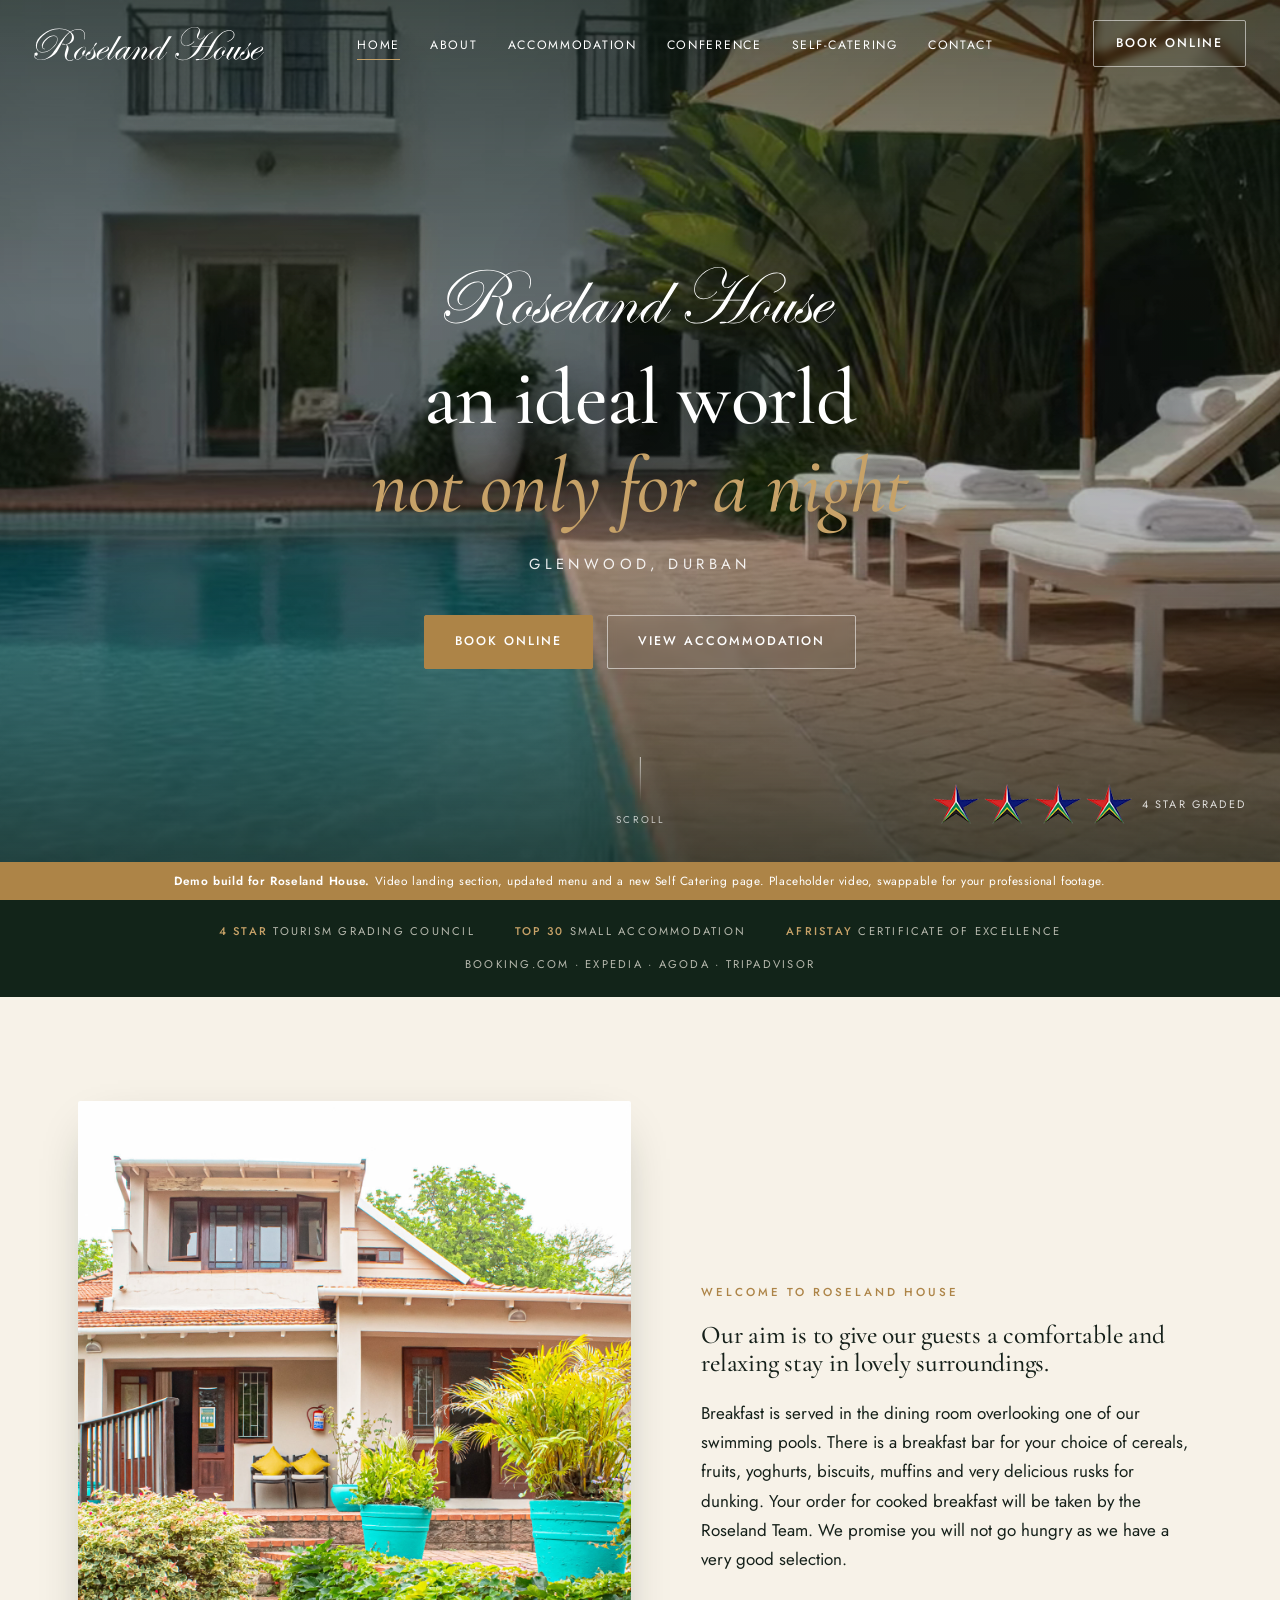
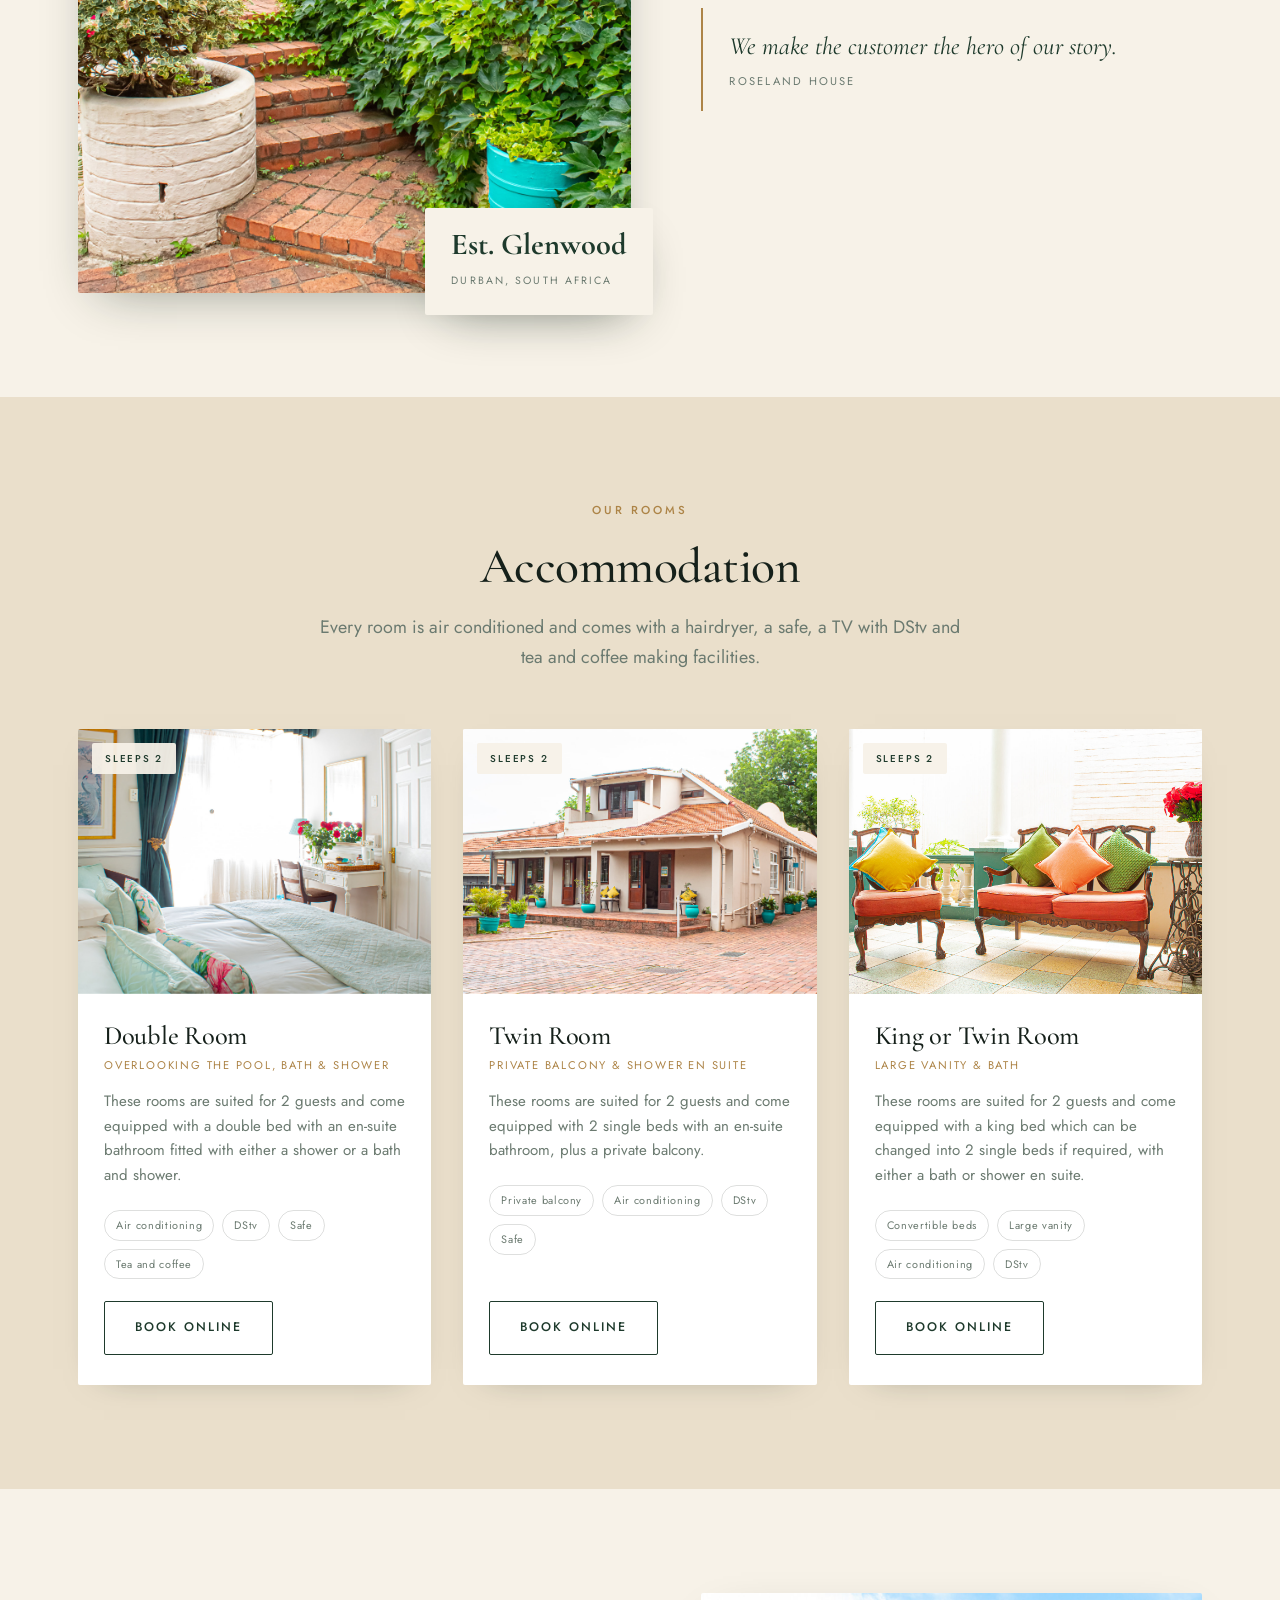
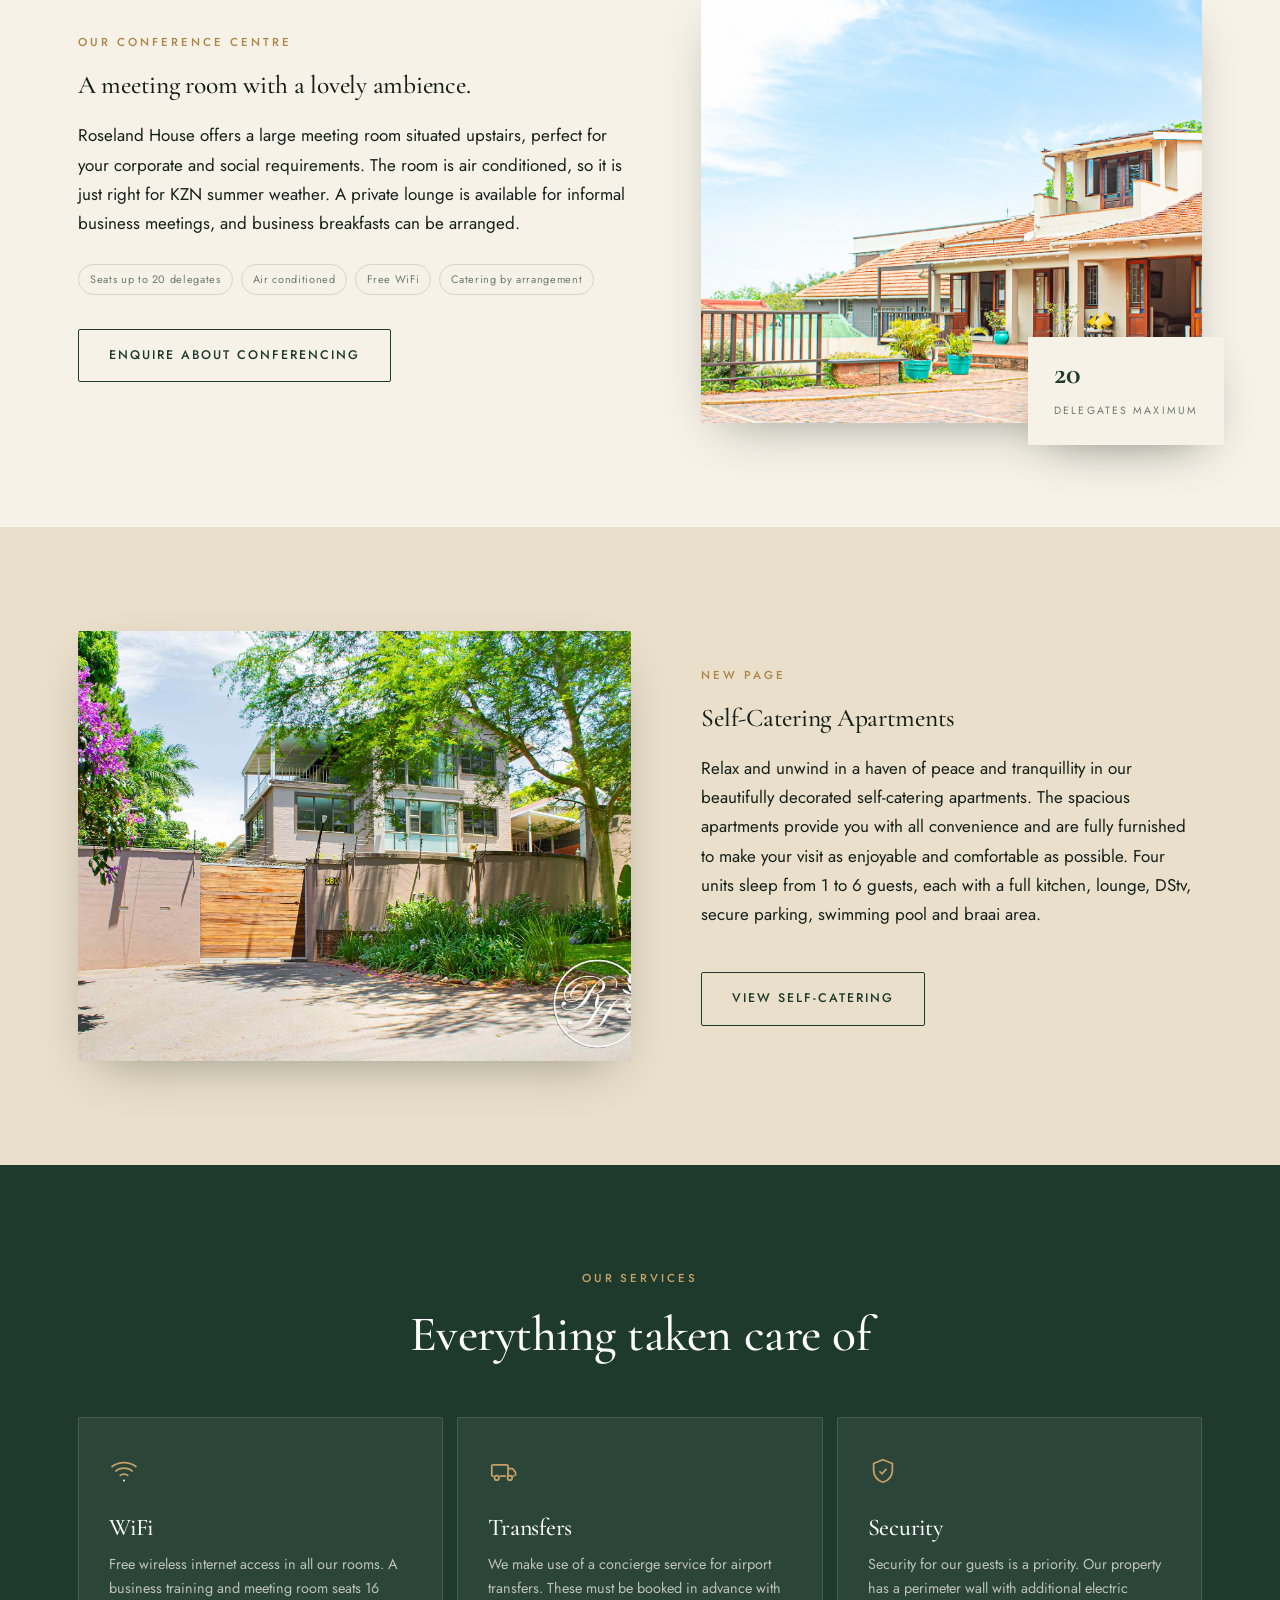
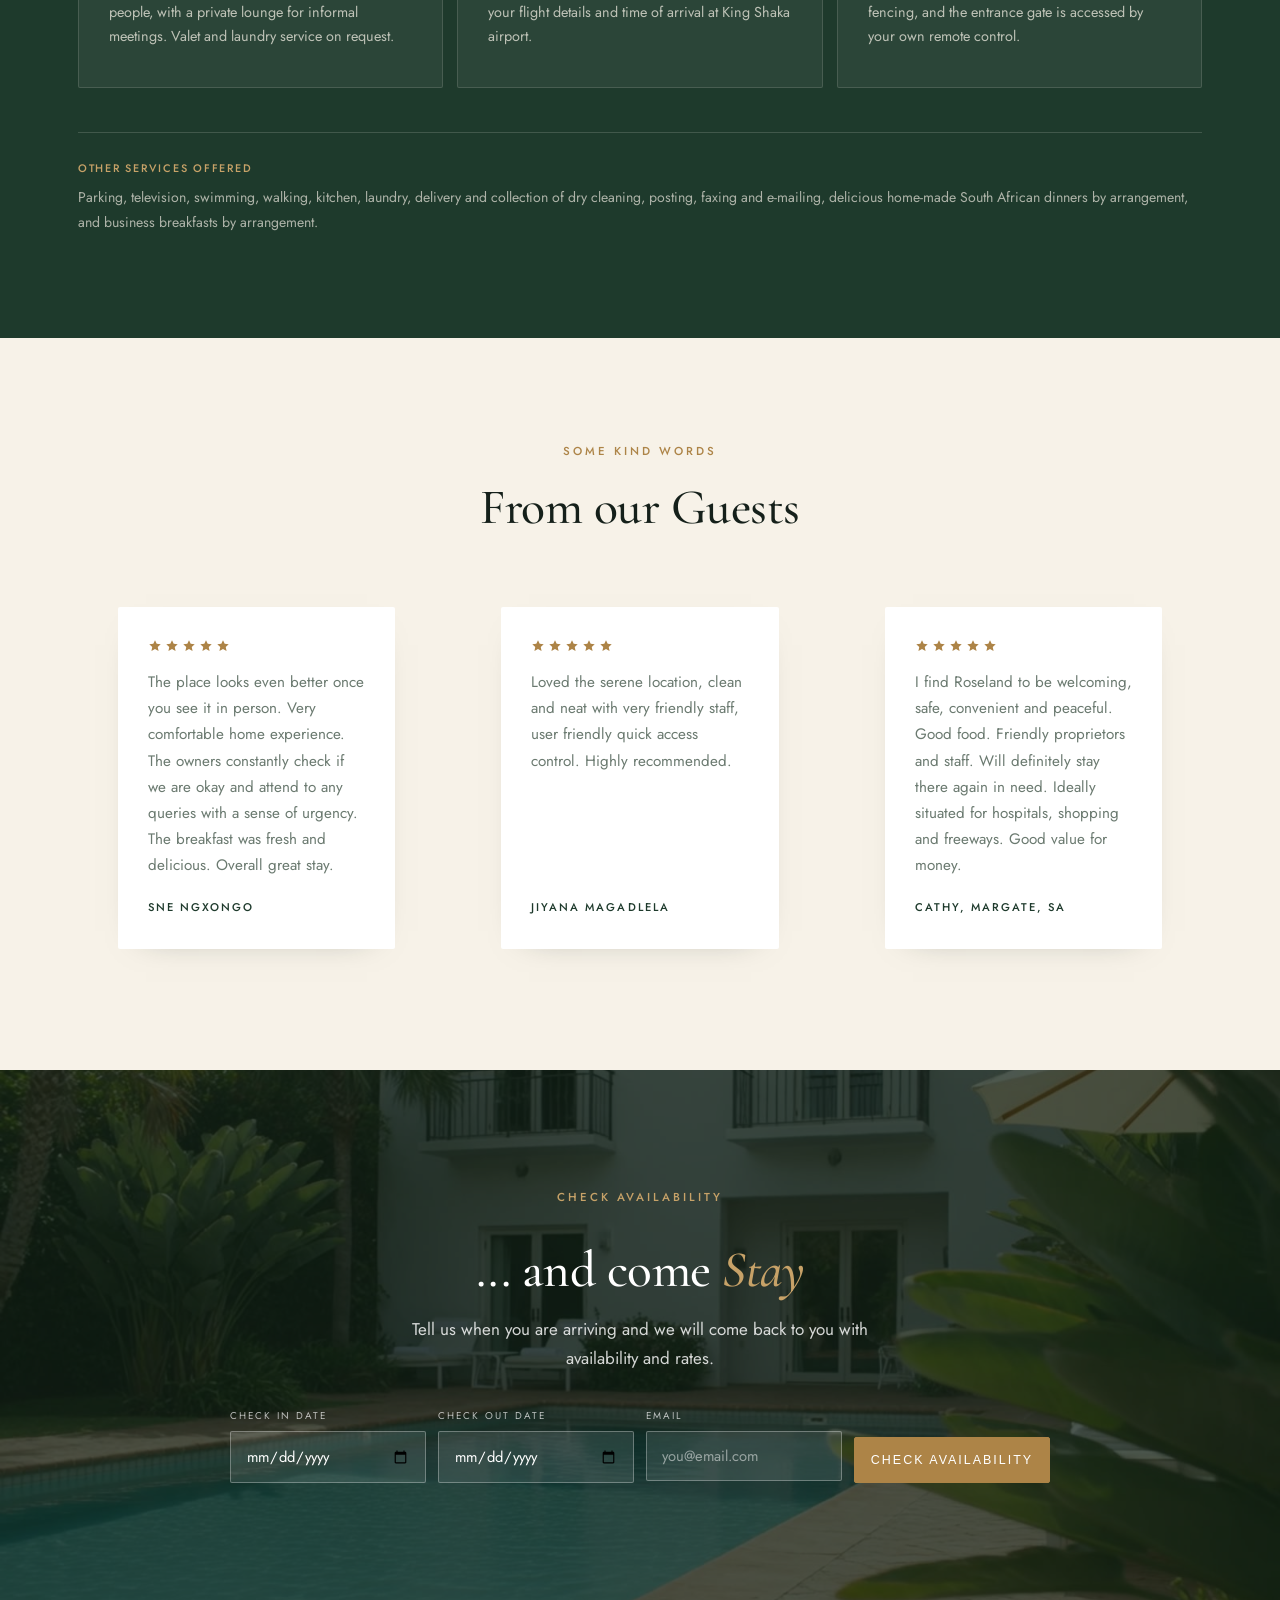
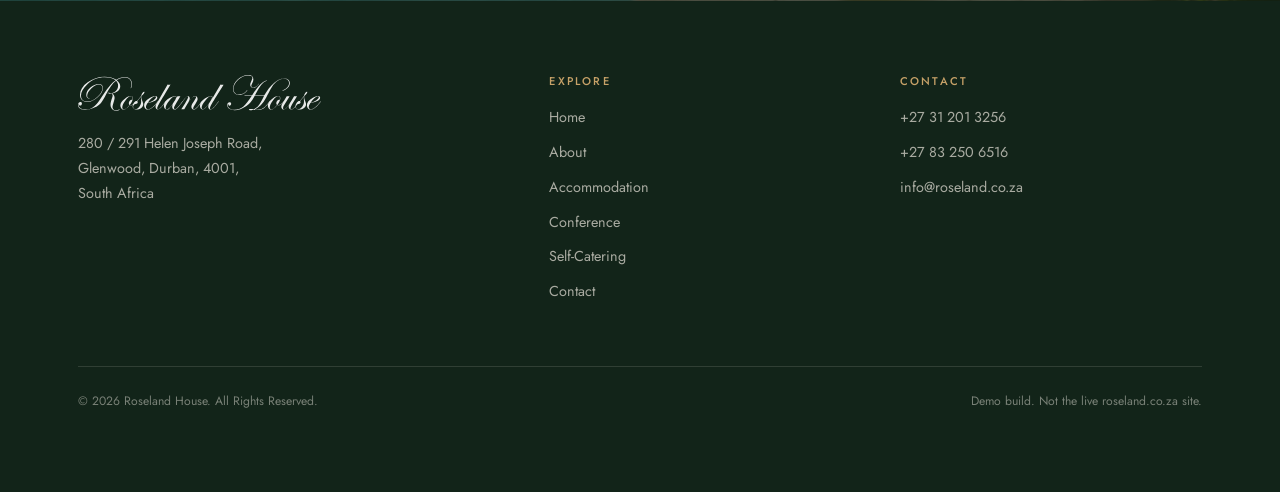
==== index.html @ 9ba5d1aa "Roseland House demo: video hero, updated nav, self-catering page" ====
<!DOCTYPE html>
<html lang="en">
<head>
<meta charset="utf-8">
<meta name="viewport" content="width=device-width,initial-scale=1">
<title>Roseland House | 4 Star Guest House, Glenwood, Durban</title>
<meta name="description" content="Roseland House, an ideal world not only for a night. 4 star guest house accommodation, self catering apartments and a conference centre in Glenwood, Durban.">
<link rel="icon" href="assets/img/hero-poster.jpg">
<link rel="preconnect" href="https://fonts.googleapis.com">
<link rel="preconnect" href="https://fonts.gstatic.com" crossorigin>
<link href="https://fonts.googleapis.com/css2?family=Cormorant+Garamond:ital,wght@0,400;0,500;0,600;1,400;1,500&family=Jost:wght@300;400;500&display=swap" rel="stylesheet">
<link rel="stylesheet" href="assets/css/style.css">
</head>
<body>

<div class="demo-note">
  <b>Demo build for Roseland House.</b> Video landing section, updated menu and a new Self Catering page. Placeholder video, swappable for your professional footage.
</div>

<!-- ============ NAV (updated menu structure) ============ -->
<nav class="nav" id="nav">
  <a class="nav-logo" href="index.html" aria-label="Roseland House home">
    <img src="assets/img/Roseland-House-Logo.svg" alt="Roseland House">
  </a>
  <ul class="nav-links" id="navLinks">
    <li><a href="index.html" class="active">Home</a></li>
    <li><a href="#about">About</a></li>
    <li><a href="#accommodation">Accommodation</a></li>
    <li><a href="#conference">Conference</a></li>
    <li><a href="self-catering.html">Self-Catering</a></li>
    <li><a href="#contact">Contact</a></li>
  </ul>
  <a class="btn btn-ghost nav-cta" href="#book">Book Online</a>
  <button class="nav-toggle" id="navToggle" aria-label="Open menu" aria-expanded="false">
    <span></span><span></span><span></span>
  </button>
</nav>

<!-- ============ HERO: video landing section ============ -->
<header class="hero">
  <video class="hero-video" autoplay muted loop playsinline preload="auto"
         poster="assets/img/hero-poster.jpg" aria-hidden="true">
    <source src="assets/video/hero.webm" type="video/webm">
    <source src="assets/video/hero.mp4" type="video/mp4">
  </video>

  <div class="hero-inner">
    <img class="hero-mark" src="assets/img/Roseland-House-Logo.svg" alt="Roseland House">
    <h1>an ideal world<br><em>not only for a night</em></h1>
    <p class="hero-sub">Glenwood, Durban</p>
    <div class="hero-actions">
      <a class="btn btn-primary" href="#book">Book Online</a>
      <a class="btn btn-ghost" href="#accommodation">View Accommodation</a>
    </div>
  </div>

  <div class="hero-badge">
    <img src="assets/img/4star.png" alt="">
    <span>4 Star Graded</span>
  </div>

  <div class="scroll-cue"><span></span>Scroll</div>
</header>

<!-- ============ TRUST BAR ============ -->
<div class="trust">
  <div class="wrap">
    <span><b>4 Star</b> Tourism Grading Council</span>
    <span><b>Top 30</b> Small Accommodation</span>
    <span><b>Afristay</b> Certificate of Excellence</span>
    <span>Booking.com &middot; Expedia &middot; Agoda &middot; TripAdvisor</span>
  </div>
</div>

<!-- ============ WELCOME / ABOUT ============ -->
<section id="about">
  <div class="wrap split">
    <div class="split-media reveal">
      <img src="assets/img/IMG_1286.jpg" alt="Roseland House interior">
      <div class="stamp">
        <b>Est. Glenwood</b>
        <small>Durban, South Africa</small>
      </div>
    </div>
    <div class="reveal">
      <p class="eyebrow">Welcome to Roseland House</p>
      <h2>Our aim is to give our guests a comfortable and relaxing stay in lovely surroundings.</h2>
      <p style="margin-top:22px">
        Breakfast is served in the dining room overlooking one of our swimming pools. There is a
        breakfast bar for your choice of cereals, fruits, yoghurts, biscuits, muffins and very
        delicious rusks for dunking. Your order for cooked breakfast will be taken by the Roseland
        Team. We promise you will not go hungry as we have a very good selection.
      </p>
      <blockquote class="pull">
        We make the customer the hero of our story.
        <cite>Roseland House</cite>
      </blockquote>
    </div>
  </div>
</section>

<!-- ============ ACCOMMODATION ============ -->
<section id="accommodation" class="band-sand">
  <div class="wrap">
    <div class="sec-head center reveal">
      <p class="eyebrow">Our Rooms</p>
      <h2>Accommodation</h2>
      <p class="lede">Every room is air conditioned and comes with a hairdryer, a safe, a TV with
        DStv and tea and coffee making facilities.</p>
    </div>

    <div class="cards">
      <article class="card reveal">
        <div class="card-media">
          <span class="card-tag">Sleeps 2</span>
          <img src="assets/img/IMG_1055.jpg" alt="Double room overlooking the pool">
        </div>
        <div class="card-body">
          <h3>Double Room</h3>
          <p class="sub">Overlooking the Pool, Bath &amp; Shower</p>
          <p>These rooms are suited for 2 guests and come equipped with a double bed with an
             en-suite bathroom fitted with either a shower or a bath and shower.</p>
          <ul class="chips">
            <li>Air conditioning</li><li>DStv</li><li>Safe</li><li>Tea and coffee</li>
          </ul>
          <a class="btn btn-dark" href="#book">Book Online</a>
        </div>
      </article>

      <article class="card reveal">
        <div class="card-media">
          <span class="card-tag">Sleeps 2</span>
          <img src="assets/img/IMG_1305.jpg" alt="Twin room with private balcony">
        </div>
        <div class="card-body">
          <h3>Twin Room</h3>
          <p class="sub">Private Balcony &amp; Shower en Suite</p>
          <p>These rooms are suited for 2 guests and come equipped with 2 single beds with an
             en-suite bathroom, plus a private balcony.</p>
          <ul class="chips">
            <li>Private balcony</li><li>Air conditioning</li><li>DStv</li><li>Safe</li>
          </ul>
          <a class="btn btn-dark" href="#book">Book Online</a>
        </div>
      </article>

      <article class="card reveal">
        <div class="card-media">
          <span class="card-tag">Sleeps 2</span>
          <img src="assets/img/IMG_1691-1.jpg" alt="King or twin room with large vanity">
        </div>
        <div class="card-body">
          <h3>King or Twin Room</h3>
          <p class="sub">Large Vanity &amp; Bath</p>
          <p>These rooms are suited for 2 guests and come equipped with a king bed which can be
             changed into 2 single beds if required, with either a bath or shower en suite.</p>
          <ul class="chips">
            <li>Convertible beds</li><li>Large vanity</li><li>Air conditioning</li><li>DStv</li>
          </ul>
          <a class="btn btn-dark" href="#book">Book Online</a>
        </div>
      </article>
    </div>
  </div>
</section>

<!-- ============ CONFERENCE ============ -->
<section id="conference">
  <div class="wrap split flip">
    <div class="split-media reveal">
      <img src="assets/img/IMG_1724.jpg" alt="Roseland House conference room">
      <div class="stamp">
        <b>20</b>
        <small>Delegates maximum</small>
      </div>
    </div>
    <div class="reveal">
      <p class="eyebrow">Our Conference Centre</p>
      <h2>A meeting room with a lovely ambience.</h2>
      <p style="margin-top:22px">
        Roseland House offers a large meeting room situated upstairs, perfect for your corporate
        and social requirements. The room is air conditioned, so it is just right for KZN summer
        weather. A private lounge is available for informal business meetings, and business
        breakfasts can be arranged.
      </p>
      <ul class="chips" style="margin-top:26px">
        <li>Seats up to 20 delegates</li><li>Air conditioned</li><li>Free WiFi</li><li>Catering by arrangement</li>
      </ul>
      <a class="btn btn-dark" href="#contact" style="margin-top:12px">Enquire About Conferencing</a>
    </div>
  </div>
</section>

<!-- ============ SELF CATERING TEASER ============ -->
<section class="band-sand">
  <div class="wrap split">
    <div class="split-media reveal">
      <img src="assets/img/SC-1.jpg" alt="Roseland House self catering apartment">
    </div>
    <div class="reveal">
      <p class="eyebrow">New Page</p>
      <h2>Self-Catering Apartments</h2>
      <p style="margin-top:22px">
        Relax and unwind in a haven of peace and tranquillity in our beautifully decorated
        self-catering apartments. The spacious apartments provide you with all convenience and are
        fully furnished to make your visit as enjoyable and comfortable as possible. Four units
        sleep from 1 to 6 guests, each with a full kitchen, lounge, DStv, secure parking, swimming
        pool and braai area.
      </p>
      <a class="btn btn-dark" href="self-catering.html" style="margin-top:26px">View Self-Catering</a>
    </div>
  </div>
</section>

<!-- ============ SERVICES ============ -->
<section class="band-green">
  <div class="wrap">
    <div class="sec-head center reveal">
      <p class="eyebrow on-dark">Our Services</p>
      <h2>Everything taken care of</h2>
    </div>

    <div class="services">
      <div class="svc reveal">
        <svg viewBox="0 0 24 24" aria-hidden="true"><path d="M2 8.8a16 16 0 0 1 20 0"/><path d="M5 12.3a11 11 0 0 1 14 0"/><path d="M8.5 15.8a6 6 0 0 1 7 0"/><circle cx="12" cy="19.5" r=".8" fill="currentColor" stroke="none"/></svg>
        <h3>WiFi</h3>
        <p>Free wireless internet access in all our rooms. A business training and meeting room
           seats 16 people, with a private lounge for informal meetings. Valet and laundry service
           on request.</p>
      </div>
      <div class="svc reveal">
        <svg viewBox="0 0 24 24" aria-hidden="true"><path d="M3 16V8a1 1 0 0 1 1-1h11a1 1 0 0 1 1 1v8"/><path d="M16 10h3.2a1 1 0 0 1 .8.4l1.8 2.4a1 1 0 0 1 .2.6V16"/><path d="M3 16h1.5M9.5 16h5M19.5 16H21"/><circle cx="7" cy="17.5" r="1.8"/><circle cx="17.5" cy="17.5" r="1.8"/></svg>
        <h3>Transfers</h3>
        <p>We make use of a concierge service for airport transfers. These must be booked in
           advance with your flight details and time of arrival at King Shaka airport.</p>
      </div>
      <div class="svc reveal">
        <svg viewBox="0 0 24 24" aria-hidden="true"><path d="M12 3l7.5 3v5.4c0 4.6-3.1 8.4-7.5 9.6-4.4-1.2-7.5-5-7.5-9.6V6z"/><path d="M9.2 12.2l2 2 3.6-3.9"/></svg>
        <h3>Security</h3>
        <p>Security for our guests is a priority. Our property has a perimeter wall with
           additional electric fencing, and the entrance gate is accessed by your own remote
           control.</p>
      </div>
    </div>

    <div class="svc-extra reveal">
      <b>Other services offered</b>
      Parking, television, swimming, walking, kitchen, laundry, delivery and collection of dry
      cleaning, posting, faxing and e-mailing, delicious home-made South African dinners by
      arrangement, and business breakfasts by arrangement.
    </div>
  </div>
</section>

<!-- ============ TESTIMONIALS ============ -->
<section>
  <div class="wrap">
    <div class="sec-head center reveal">
      <p class="eyebrow">Some kind words</p>
      <h2>From our Guests</h2>
    </div>
    <div class="quotes">
      <blockquote class="quote reveal">
        <div class="stars"><svg viewBox="0 0 24 24"><path d="M12 2l2.9 6.3 6.9.8-5.1 4.7 1.4 6.8L12 17.3 5.9 20.6l1.4-6.8L2.2 9.1l6.9-.8z"/></svg><svg viewBox="0 0 24 24"><path d="M12 2l2.9 6.3 6.9.8-5.1 4.7 1.4 6.8L12 17.3 5.9 20.6l1.4-6.8L2.2 9.1l6.9-.8z"/></svg><svg viewBox="0 0 24 24"><path d="M12 2l2.9 6.3 6.9.8-5.1 4.7 1.4 6.8L12 17.3 5.9 20.6l1.4-6.8L2.2 9.1l6.9-.8z"/></svg><svg viewBox="0 0 24 24"><path d="M12 2l2.9 6.3 6.9.8-5.1 4.7 1.4 6.8L12 17.3 5.9 20.6l1.4-6.8L2.2 9.1l6.9-.8z"/></svg><svg viewBox="0 0 24 24"><path d="M12 2l2.9 6.3 6.9.8-5.1 4.7 1.4 6.8L12 17.3 5.9 20.6l1.4-6.8L2.2 9.1l6.9-.8z"/></svg></div>
        <p>The place looks even better once you see it in person. Very comfortable home
           experience. The owners constantly check if we are okay and attend to any queries with a
           sense of urgency. The breakfast was fresh and delicious. Overall great stay.</p>
        <cite>Sne Ngxongo</cite>
      </blockquote>
      <blockquote class="quote reveal">
        <div class="stars"><svg viewBox="0 0 24 24"><path d="M12 2l2.9 6.3 6.9.8-5.1 4.7 1.4 6.8L12 17.3 5.9 20.6l1.4-6.8L2.2 9.1l6.9-.8z"/></svg><svg viewBox="0 0 24 24"><path d="M12 2l2.9 6.3 6.9.8-5.1 4.7 1.4 6.8L12 17.3 5.9 20.6l1.4-6.8L2.2 9.1l6.9-.8z"/></svg><svg viewBox="0 0 24 24"><path d="M12 2l2.9 6.3 6.9.8-5.1 4.7 1.4 6.8L12 17.3 5.9 20.6l1.4-6.8L2.2 9.1l6.9-.8z"/></svg><svg viewBox="0 0 24 24"><path d="M12 2l2.9 6.3 6.9.8-5.1 4.7 1.4 6.8L12 17.3 5.9 20.6l1.4-6.8L2.2 9.1l6.9-.8z"/></svg><svg viewBox="0 0 24 24"><path d="M12 2l2.9 6.3 6.9.8-5.1 4.7 1.4 6.8L12 17.3 5.9 20.6l1.4-6.8L2.2 9.1l6.9-.8z"/></svg></div>
        <p>Loved the serene location, clean and neat with very friendly staff, user friendly quick
           access control. Highly recommended.</p>
        <cite>Jiyana Magadlela</cite>
      </blockquote>
      <blockquote class="quote reveal">
        <div class="stars"><svg viewBox="0 0 24 24"><path d="M12 2l2.9 6.3 6.9.8-5.1 4.7 1.4 6.8L12 17.3 5.9 20.6l1.4-6.8L2.2 9.1l6.9-.8z"/></svg><svg viewBox="0 0 24 24"><path d="M12 2l2.9 6.3 6.9.8-5.1 4.7 1.4 6.8L12 17.3 5.9 20.6l1.4-6.8L2.2 9.1l6.9-.8z"/></svg><svg viewBox="0 0 24 24"><path d="M12 2l2.9 6.3 6.9.8-5.1 4.7 1.4 6.8L12 17.3 5.9 20.6l1.4-6.8L2.2 9.1l6.9-.8z"/></svg><svg viewBox="0 0 24 24"><path d="M12 2l2.9 6.3 6.9.8-5.1 4.7 1.4 6.8L12 17.3 5.9 20.6l1.4-6.8L2.2 9.1l6.9-.8z"/></svg><svg viewBox="0 0 24 24"><path d="M12 2l2.9 6.3 6.9.8-5.1 4.7 1.4 6.8L12 17.3 5.9 20.6l1.4-6.8L2.2 9.1l6.9-.8z"/></svg></div>
        <p>I find Roseland to be welcoming, safe, convenient and peaceful. Good food. Friendly
           proprietors and staff. Will definitely stay there again in need. Ideally situated for
           hospitals, shopping and freeways. Good value for money.</p>
        <cite>Cathy, Margate, SA</cite>
      </blockquote>
    </div>
  </div>
</section>

<!-- ============ BOOKING CTA ============ -->
<section class="cta-band" id="book">
  <img class="bg" src="assets/img/hero-poster.jpg" alt="">
  <div class="wrap">
    <p class="eyebrow on-dark">Check Availability</p>
    <h2>... and come <em style="font-style:italic;color:var(--brass-lt)">Stay</em></h2>
    <p>Tell us when you are arriving and we will come back to you with availability and rates.</p>

    <form class="book-form" onsubmit="event.preventDefault();this.querySelector('.btn').textContent='Request sent';">
      <div>
        <label for="ci">Check In Date</label>
        <input id="ci" type="date" required>
      </div>
      <div>
        <label for="co">Check Out Date</label>
        <input id="co" type="date" required>
      </div>
      <div>
        <label for="em">Email</label>
        <input id="em" type="email" placeholder="you@email.com" required>
      </div>
      <div class="field-submit">
        <button class="btn btn-primary" type="submit">Check Availability</button>
      </div>
    </form>
  </div>
</section>

<!-- ============ FOOTER ============ -->
<footer class="footer" id="contact">
  <div class="wrap">
    <div class="footer-grid">
      <div>
        <img class="mark" src="assets/img/Roseland-House-Logo.svg" alt="Roseland House">
        <p>280 / 291 Helen Joseph Road,<br>Glenwood, Durban, 4001,<br>South Africa</p>
      </div>
      <div>
        <h4>Explore</h4>
        <ul>
          <li><a href="index.html">Home</a></li>
          <li><a href="#about">About</a></li>
          <li><a href="#accommodation">Accommodation</a></li>
          <li><a href="#conference">Conference</a></li>
          <li><a href="self-catering.html">Self-Catering</a></li>
          <li><a href="#contact">Contact</a></li>
        </ul>
      </div>
      <div>
        <h4>Contact</h4>
        <ul>
          <li>+27 31 201 3256</li>
          <li>+27 83 250 6516</li>
          <li>info@roseland.co.za</li>
        </ul>
      </div>
    </div>
    <div class="footer-bottom">
      <span>&copy; 2026 Roseland House. All Rights Reserved.</span>
      <span>Demo build. Not the live roseland.co.za site.</span>
    </div>
  </div>
</footer>

<script>
// sticky nav state
const nav = document.getElementById('nav');
const onScroll = () => nav.classList.toggle('solid', window.scrollY > 60);
onScroll(); window.addEventListener('scroll', onScroll, {passive:true});

// mobile menu
const toggle = document.getElementById('navToggle');
const links = document.getElementById('navLinks');
toggle.addEventListener('click', () => {
  const open = links.classList.toggle('open');
  toggle.setAttribute('aria-expanded', open);
  toggle.setAttribute('aria-label', open ? 'Close menu' : 'Open menu');
});
links.querySelectorAll('a').forEach(a => a.addEventListener('click', () => {
  links.classList.remove('open');
  toggle.setAttribute('aria-expanded', false);
}));

// reveal on scroll
const io = new IntersectionObserver((entries) => {
  entries.forEach(e => { if (e.isIntersecting) { e.target.classList.add('in'); io.unobserve(e.target); } });
}, {threshold:.14, rootMargin:'0px 0px -40px 0px'});
document.querySelectorAll('.reveal').forEach((el,i) => {
  el.style.transitionDelay = (i % 3) * 90 + 'ms';
  io.observe(el);
});

// some mobile browsers need an explicit nudge to start a muted autoplay video
const v = document.querySelector('.hero-video');
if (v) { const p = v.play(); if (p) p.catch(() => {}); }
</script>
</body>
</html>
---- assets/css/style.css ----
/* Roseland House - demo build
   Palette and type are original to Roseland, not copied from any reference site. */

:root{
  --ink:#15201A;
  --green:#1E3A2C;
  --green-deep:#122419;
  --green-soft:#2C4A3A;
  --cream:#F7F2E8;
  --sand:#EADFCB;
  --brass:#AD8447;
  --brass-lt:#C7A268;
  --muted:#6B7A70;
  --line:rgba(21,32,26,.14);
  --shadow:0 18px 50px -22px rgba(18,36,25,.45);
  --wrap:1180px;
  --ease:cubic-bezier(.22,.61,.36,1);
}

*,*::before,*::after{box-sizing:border-box}
html{scroll-behavior:smooth;-webkit-text-size-adjust:100%}
body{
  margin:0;
  font-family:'Jost',-apple-system,'Segoe UI',sans-serif;
  font-size:17px;
  line-height:1.72;
  color:var(--ink);
  background:var(--cream);
  overflow-x:hidden;
}
img{max-width:100%;display:block}
a{color:inherit;text-decoration:none}

h1,h2,h3,h4,.display{
  font-family:'Cormorant Garamond',Georgia,serif;
  font-weight:500;
  line-height:1.1;
  letter-spacing:-.01em;
  margin:0;
}

.wrap{max-width:var(--wrap);margin:0 auto;padding:0 28px}
.center{text-align:center}

/* eyebrow */
.eyebrow{
  font-size:.72rem;
  letter-spacing:.26em;
  text-transform:uppercase;
  font-weight:500;
  color:var(--brass);
  margin:0 0 18px;
}
.eyebrow.on-dark{color:var(--brass-lt)}

.lede{font-size:1.12rem;color:var(--muted);max-width:60ch}
.center .lede{margin-inline:auto}

/* ---------- buttons ---------- */
.btn{
  display:inline-flex;align-items:center;gap:.6em;
  padding:15px 30px;
  font-size:.78rem;letter-spacing:.16em;text-transform:uppercase;font-weight:500;
  border:1px solid transparent;border-radius:2px;
  cursor:pointer;transition:all .35s var(--ease);
  white-space:nowrap;
}
.btn-primary{background:var(--brass);color:#fff;border-color:var(--brass)}
.btn-primary:hover{background:#95703a;border-color:#95703a;transform:translateY(-2px)}
.btn-ghost{border-color:rgba(255,255,255,.55);color:#fff;backdrop-filter:blur(4px)}
.btn-ghost:hover{background:rgba(255,255,255,.14);border-color:#fff;transform:translateY(-2px)}
.btn-dark{border-color:var(--green);color:var(--green)}
.btn-dark:hover{background:var(--green);color:var(--cream);transform:translateY(-2px)}

/* ---------- nav ---------- */
.nav{
  position:fixed;inset:0 0 auto 0;z-index:70;
  display:flex;align-items:center;justify-content:space-between;gap:24px;
  padding:20px 34px;
  transition:background .45s var(--ease),padding .45s var(--ease),box-shadow .45s var(--ease);
}
.nav.solid{
  background:rgba(247,242,232,.96);
  backdrop-filter:blur(12px);
  padding:12px 34px;
  box-shadow:0 1px 0 var(--line),0 10px 30px -24px rgba(18,36,25,.6);
}
.nav-logo img{height:34px;width:auto;filter:brightness(0) invert(1);transition:filter .45s var(--ease)}
.nav.solid .nav-logo img{filter:none}

.nav-links{display:flex;align-items:center;gap:30px;list-style:none;margin:0;padding:0}
.nav-links a{
  font-size:.76rem;letter-spacing:.14em;text-transform:uppercase;font-weight:400;
  color:#fff;position:relative;padding:6px 0;transition:color .35s var(--ease);
}
.nav.solid .nav-links a{color:var(--green)}
.nav-links a::after{
  content:'';position:absolute;left:0;bottom:0;height:1px;width:0;
  background:var(--brass-lt);transition:width .35s var(--ease);
}
.nav.solid .nav-links a::after{background:var(--brass)}
.nav-links a:hover::after,.nav-links a.active::after{width:100%}
.nav-cta{margin-left:6px}
.nav .btn{padding:12px 22px}
.nav.solid .btn-ghost{border-color:var(--green);color:var(--green)}
.nav.solid .btn-ghost:hover{background:var(--green);color:var(--cream)}

.nav-toggle{
  display:none;background:none;border:0;cursor:pointer;padding:8px;
  flex-direction:column;gap:5px;
}
.nav-toggle span{display:block;width:24px;height:1.5px;background:#fff;transition:all .3s var(--ease)}
.nav.solid .nav-toggle span{background:var(--green)}

/* ---------- hero (video landing section) ---------- */
.hero{
  position:relative;
  min-height:100svh;
  display:grid;
  place-items:center;
  overflow:hidden;
  text-align:center;
  color:#fff;
}
.hero-video{
  position:absolute;inset:0;width:100%;height:100%;
  object-fit:cover;
  z-index:0;
}
.hero::after{
  content:'';position:absolute;inset:0;z-index:1;
  background:
    linear-gradient(180deg,rgba(10,22,15,.62) 0%,rgba(10,22,15,.28) 34%,rgba(10,22,15,.30) 60%,rgba(10,22,15,.78) 100%);
}
.hero-inner{position:relative;z-index:2;padding:132px 28px 96px;max-width:900px}
.hero-mark{height:58px;width:auto;margin:0 auto 30px;filter:brightness(0) invert(1)}
.hero h1{
  font-size:clamp(2.6rem,6.2vw,5rem);
  text-shadow:0 2px 30px rgba(8,20,13,.45);
  margin-bottom:8px;
}
.hero h1 em{font-style:italic;color:var(--brass-lt)}
.hero-sub{
  font-size:clamp(.78rem,1.5vw,.92rem);
  letter-spacing:.3em;text-transform:uppercase;
  margin:22px 0 38px;color:rgba(255,255,255,.9);
}
.hero-actions{display:flex;gap:14px;justify-content:center;flex-wrap:wrap}
.hero-badge{
  position:absolute;z-index:2;right:34px;bottom:76px;
  display:flex;align-items:center;gap:10px;
  font-size:.68rem;letter-spacing:.2em;text-transform:uppercase;color:rgba(255,255,255,.82);
}
.hero-badge img{height:40px;width:auto}
.scroll-cue{
  position:absolute;z-index:2;left:50%;bottom:72px;transform:translateX(-50%);
  display:flex;flex-direction:column;align-items:center;gap:10px;
  font-size:.62rem;letter-spacing:.24em;text-transform:uppercase;color:rgba(255,255,255,.7);
}
.scroll-cue span{display:block;width:1px;height:44px;background:linear-gradient(180deg,rgba(255,255,255,.7),transparent);animation:cue 2.4s var(--ease) infinite}
@keyframes cue{0%{transform:scaleY(0);transform-origin:top}45%{transform:scaleY(1);transform-origin:top}55%{transform:scaleY(1);transform-origin:bottom}100%{transform:scaleY(0);transform-origin:bottom}}

/* page hero (interior pages) */
.page-hero{
  position:relative;min-height:62vh;display:grid;place-items:center;text-align:center;color:#fff;overflow:hidden;
}
.page-hero img.bg{position:absolute;inset:0;width:100%;height:100%;object-fit:cover;z-index:0}
.page-hero::after{content:'';position:absolute;inset:0;z-index:1;background:linear-gradient(180deg,rgba(10,22,15,.72),rgba(10,22,15,.5))}
.page-hero .inner{position:relative;z-index:2;padding:150px 28px 70px;max-width:820px}
.page-hero h1{font-size:clamp(2.3rem,5vw,3.9rem)}
.page-hero p{color:rgba(255,255,255,.88);margin:18px auto 0;max-width:58ch}

/* ---------- sections ---------- */
section{padding:104px 0}
.sec-head{max-width:640px;margin-bottom:56px}
.center .sec-head,.sec-head.center{margin-inline:auto;text-align:center}
.sec-head h2{font-size:clamp(2rem,4.2vw,3.1rem);margin-bottom:16px}

.band-green{background:var(--green);color:var(--cream)}
.band-green h2,.band-green h3{color:#fff}
.band-green .lede{color:rgba(247,242,232,.76)}
.band-sand{background:var(--sand)}

/* trust bar */
.trust{
  background:var(--green-deep);color:rgba(247,242,232,.72);
  padding:22px 0;
  font-size:.7rem;letter-spacing:.2em;text-transform:uppercase;
}
.trust .wrap{display:flex;flex-wrap:wrap;gap:14px 40px;align-items:center;justify-content:center;text-align:center}
.trust b{color:var(--brass-lt);font-weight:500}

/* ---------- welcome / split ---------- */
.split{display:grid;grid-template-columns:1.05fr .95fr;gap:70px;align-items:center}
.split.flip .split-media{order:2}
.split-media{position:relative}
.split-media img{width:100%;height:100%;min-height:430px;object-fit:cover;border-radius:2px;box-shadow:var(--shadow)}
.split-media .stamp{
  position:absolute;right:-22px;bottom:-22px;
  background:var(--cream);padding:22px 26px;border-radius:2px;box-shadow:var(--shadow);
  max-width:230px;
}
.split-media .stamp b{display:block;font-family:'Cormorant Garamond',serif;font-size:1.9rem;line-height:1;color:var(--green);margin-bottom:4px}
.split-media .stamp small{font-size:.66rem;letter-spacing:.2em;text-transform:uppercase;color:var(--muted)}

blockquote.pull{
  margin:34px 0 0;padding:22px 0 22px 26px;
  border-left:2px solid var(--brass);
  font-family:'Cormorant Garamond',serif;font-size:1.55rem;line-height:1.35;font-style:italic;color:var(--green);
}
blockquote.pull cite{
  display:block;margin-top:10px;
  font-family:'Jost',sans-serif;font-size:.7rem;font-style:normal;letter-spacing:.2em;text-transform:uppercase;color:var(--muted);
}

/* ---------- room / unit cards ---------- */
.cards{display:grid;grid-template-columns:repeat(auto-fit,minmax(300px,1fr));gap:32px}
.card{
  background:#fff;border-radius:2px;overflow:hidden;
  display:flex;flex-direction:column;
  box-shadow:0 10px 34px -26px rgba(18,36,25,.55);
  transition:transform .45s var(--ease),box-shadow .45s var(--ease);
}
.card:hover{transform:translateY(-6px);box-shadow:0 26px 54px -28px rgba(18,36,25,.55)}
.card-media{position:relative;aspect-ratio:4/3;overflow:hidden}
.card-media img{width:100%;height:100%;object-fit:cover;transition:transform 1s var(--ease)}
.card:hover .card-media img{transform:scale(1.06)}
.card-tag{
  position:absolute;top:14px;left:14px;z-index:2;
  background:rgba(247,242,232,.94);color:var(--green);
  padding:7px 13px;border-radius:2px;
  font-size:.62rem;letter-spacing:.18em;text-transform:uppercase;font-weight:500;
}
.card-body{padding:28px 26px 30px;display:flex;flex-direction:column;flex:1}
.card-body h3{font-size:1.65rem;margin-bottom:5px}
.card-body .sub{font-size:.7rem;letter-spacing:.16em;text-transform:uppercase;color:var(--brass);margin:0 0 14px}
.card-body p{margin:0 0 22px;font-size:.94rem;color:var(--muted);line-height:1.65}
.card-body .btn{margin-top:auto;align-self:flex-start}

/* amenity chips */
.chips{display:flex;flex-wrap:wrap;gap:8px;margin:0 0 22px;padding:0;list-style:none}
.chips li{
  font-size:.68rem;letter-spacing:.06em;
  padding:5px 11px;border:1px solid var(--line);border-radius:100px;color:var(--muted);
}

/* ---------- services ---------- */
.services{display:grid;grid-template-columns:repeat(auto-fit,minmax(260px,1fr));gap:14px}
.svc{padding:38px 30px;background:rgba(255,255,255,.06);border:1px solid rgba(247,242,232,.14);border-radius:2px;transition:background .4s var(--ease)}
.svc:hover{background:rgba(255,255,255,.11)}
.svc svg{width:30px;height:30px;stroke:var(--brass-lt);fill:none;stroke-width:1.4;margin-bottom:20px}
.svc h3{font-size:1.5rem;margin-bottom:10px}
.svc p{margin:0;font-size:.9rem;color:rgba(247,242,232,.72);line-height:1.68}

.svc-extra{margin-top:44px;padding-top:26px;border-top:1px solid rgba(247,242,232,.16);font-size:.88rem;color:rgba(247,242,232,.66)}
.svc-extra b{color:var(--brass-lt);font-weight:500;letter-spacing:.16em;text-transform:uppercase;font-size:.68rem;display:block;margin-bottom:8px}

/* ---------- testimonials ---------- */
.quotes{display:grid;grid-template-columns:repeat(auto-fit,minmax(280px,1fr));gap:26px}
.quote{background:#fff;padding:32px 30px;border-radius:2px;box-shadow:0 10px 34px -28px rgba(18,36,25,.5);display:flex;flex-direction:column}
.stars{display:flex;gap:3px;margin-bottom:16px}
.stars svg{width:14px;height:14px;fill:var(--brass);stroke:none}
.quote p{margin:0 0 20px;font-size:.95rem;color:var(--muted);line-height:1.72;flex:1}
.quote cite{font-style:normal;font-size:.7rem;letter-spacing:.18em;text-transform:uppercase;color:var(--green);font-weight:500}

/* ---------- booking / cta ---------- */
.cta-band{position:relative;text-align:center;color:#fff;overflow:hidden;padding:118px 0}
.cta-band img.bg{position:absolute;inset:0;width:100%;height:100%;object-fit:cover;z-index:0}
.cta-band::after{content:'';position:absolute;inset:0;background:rgba(15,30,20,.74);z-index:1}
.cta-band .wrap{position:relative;z-index:2}
.cta-band h2{font-size:clamp(2rem,4.4vw,3.2rem);margin-bottom:16px}
.cta-band p{color:rgba(255,255,255,.82);max-width:52ch;margin:0 auto 34px}

/* booking form */
.book-form{
  display:grid;grid-template-columns:repeat(auto-fit,minmax(170px,1fr));gap:12px;
  max-width:820px;margin:0 auto;text-align:left;
}
.book-form label{display:block;font-size:.62rem;letter-spacing:.2em;text-transform:uppercase;color:rgba(255,255,255,.7);margin-bottom:7px}
.book-form input{
  width:100%;padding:13px 15px;border:1px solid rgba(255,255,255,.3);
  background:rgba(255,255,255,.1);color:#fff;border-radius:2px;
  font-family:inherit;font-size:.92rem;
}
.book-form input::placeholder{color:rgba(255,255,255,.5)}
.book-form input:focus{outline:none;border-color:var(--brass-lt);background:rgba(255,255,255,.16)}
.book-form .field-submit{display:flex;align-items:flex-end}
.book-form .btn{width:100%;justify-content:center}

/* ---------- footer ---------- */
.footer{background:var(--green-deep);color:rgba(247,242,232,.66);padding:74px 0 0;font-size:.9rem}
.footer-grid{display:grid;grid-template-columns:1.4fr 1fr 1fr;gap:48px;padding-bottom:52px}
.footer img.mark{height:36px;width:auto;filter:brightness(0) invert(1);opacity:.9;margin-bottom:20px}
.footer h4{font-size:.7rem;letter-spacing:.2em;text-transform:uppercase;color:var(--brass-lt);margin-bottom:18px;font-family:'Jost',sans-serif;font-weight:500}
.footer ul{list-style:none;margin:0;padding:0}
.footer li{margin-bottom:10px}
.footer a:hover{color:var(--brass-lt)}
.footer-bottom{
  border-top:1px solid rgba(247,242,232,.13);padding:24px 0;
  display:flex;justify-content:space-between;gap:16px;flex-wrap:wrap;
  font-size:.76rem;color:rgba(247,242,232,.45);
}

/* demo ribbon, pinned to the bottom so it never fights the fixed nav */
.demo-note{
  position:fixed;left:0;right:0;bottom:0;z-index:90;
  background:var(--brass);color:#fff;text-align:center;
  padding:10px 20px;font-size:.74rem;letter-spacing:.05em;line-height:1.5;
}
.demo-note b{font-weight:600}
.footer{padding-bottom:56px}

/* ---------- reveal ---------- */
.reveal{opacity:0;transform:translateY(26px);transition:opacity .9s var(--ease),transform .9s var(--ease)}
.reveal.in{opacity:1;transform:none}

/* ---------- responsive ---------- */
@media (max-width:960px){
  .split{grid-template-columns:1fr;gap:44px}
  .split.flip .split-media{order:0}
  .split-media img{min-height:320px}
  .split-media .stamp{right:16px;bottom:-18px}
  .footer-grid{grid-template-columns:1fr 1fr;gap:36px}
}
@media (max-width:760px){
  section{padding:74px 0}
  .nav{padding:14px 20px}
  .nav.solid{padding:10px 20px}
  .nav-toggle{display:flex}
  .nav-links{
    position:fixed;inset:0 0 0 auto;width:min(80vw,320px);
    background:var(--green);flex-direction:column;align-items:flex-start;justify-content:center;
    gap:26px;padding:40px;transform:translateX(100%);transition:transform .5s var(--ease);
  }
  .nav-links.open{transform:none}
  .nav-links a,.nav.solid .nav-links a{color:#fff;font-size:.9rem}
  .nav-cta{display:none}
  .hero-badge{right:20px;bottom:120px}
  .hero-inner{padding-top:118px}
  .footer-grid{grid-template-columns:1fr;gap:32px}
  .footer-bottom{flex-direction:column}
  .split-media .stamp{position:static;margin-top:16px;max-width:none;box-shadow:none;padding:18px 0}
}

@media (prefers-reduced-motion:reduce){
  *,*::before,*::after{animation-duration:.01ms !important;transition-duration:.01ms !important;scroll-behavior:auto !important}
  .reveal{opacity:1;transform:none}
}
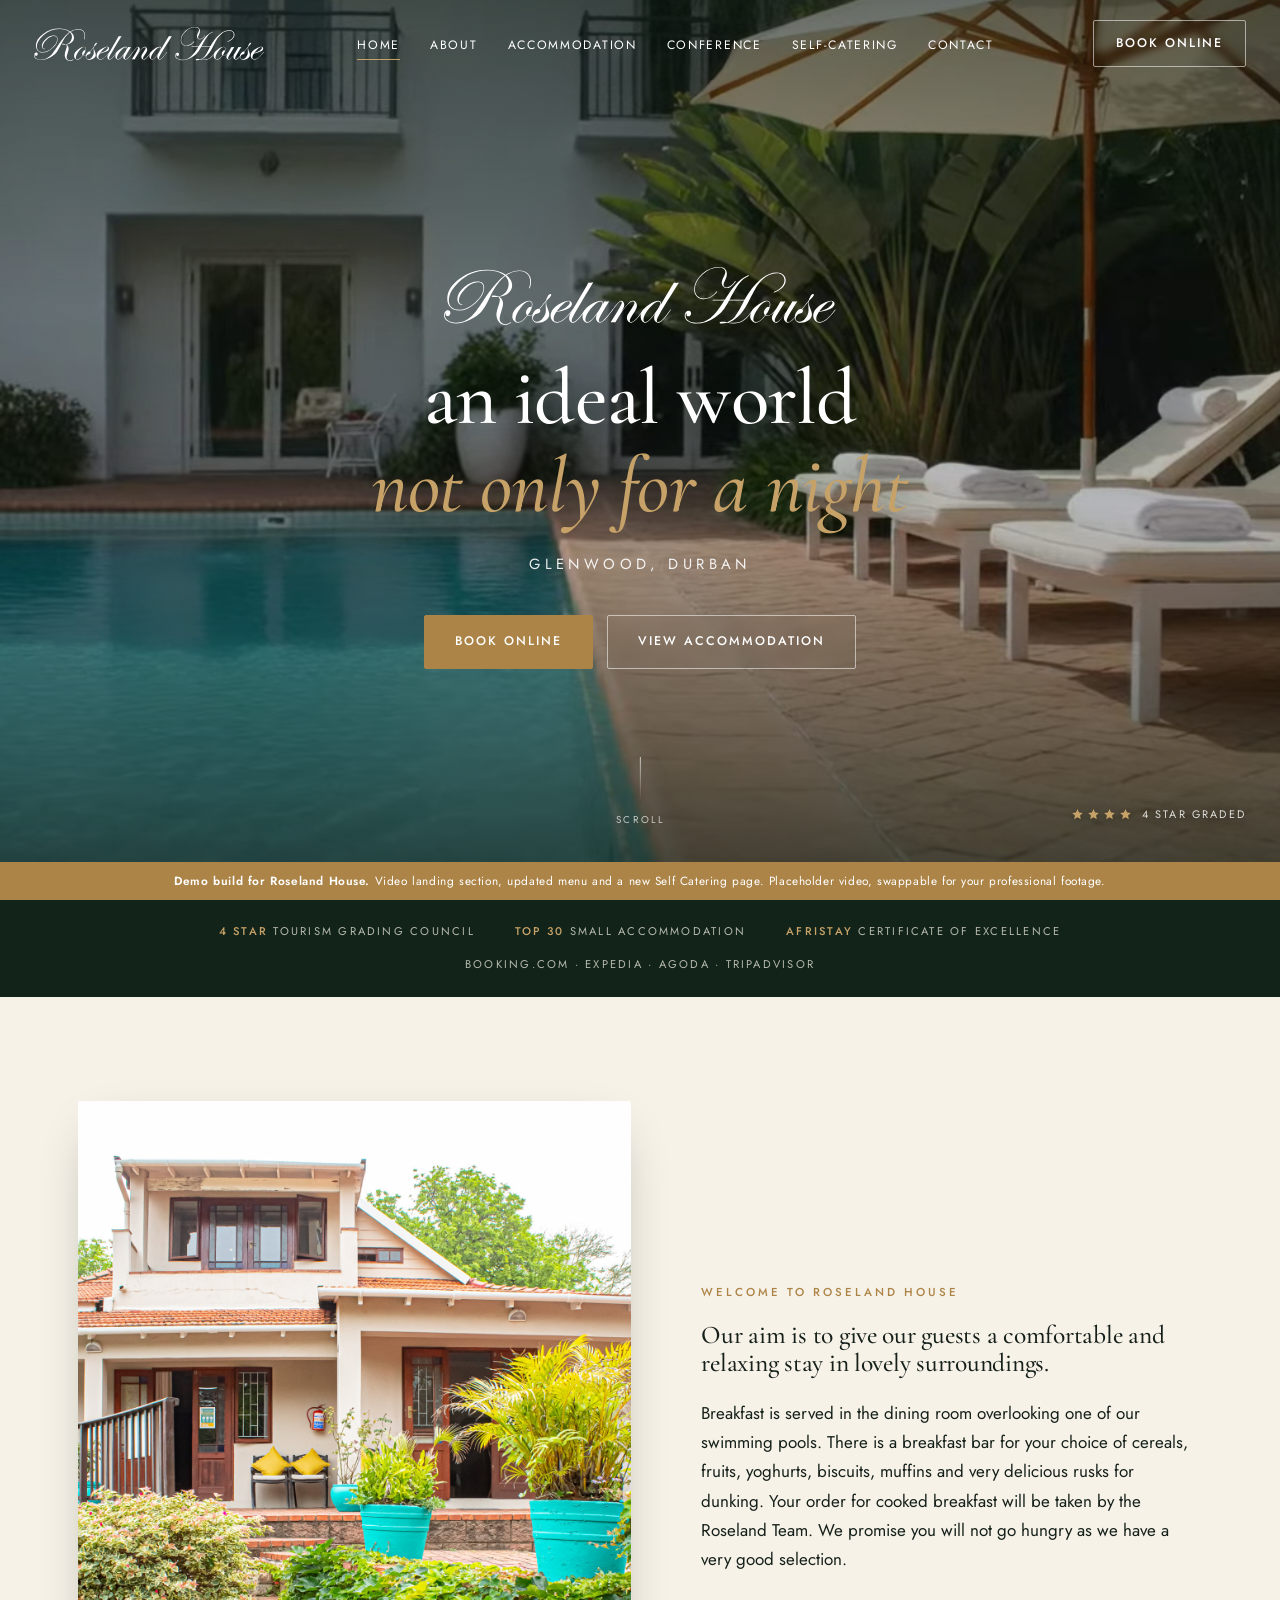
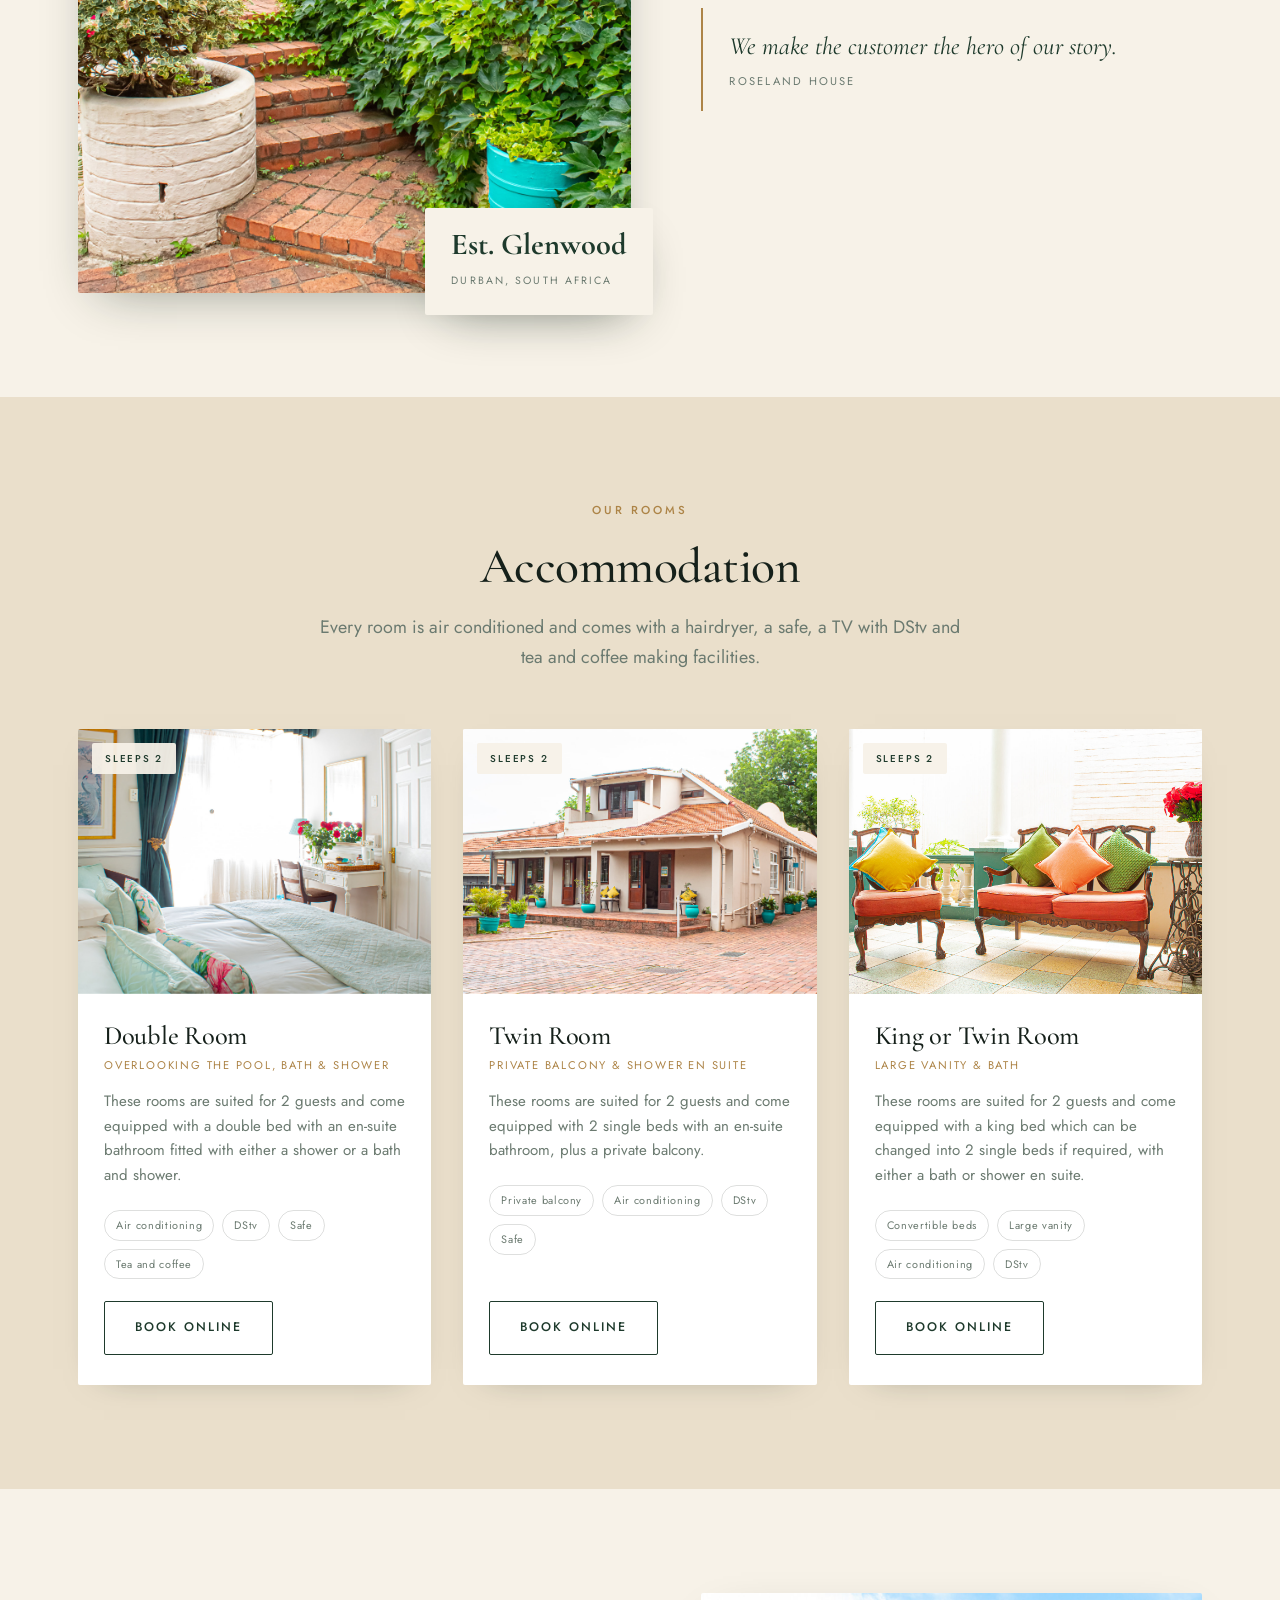
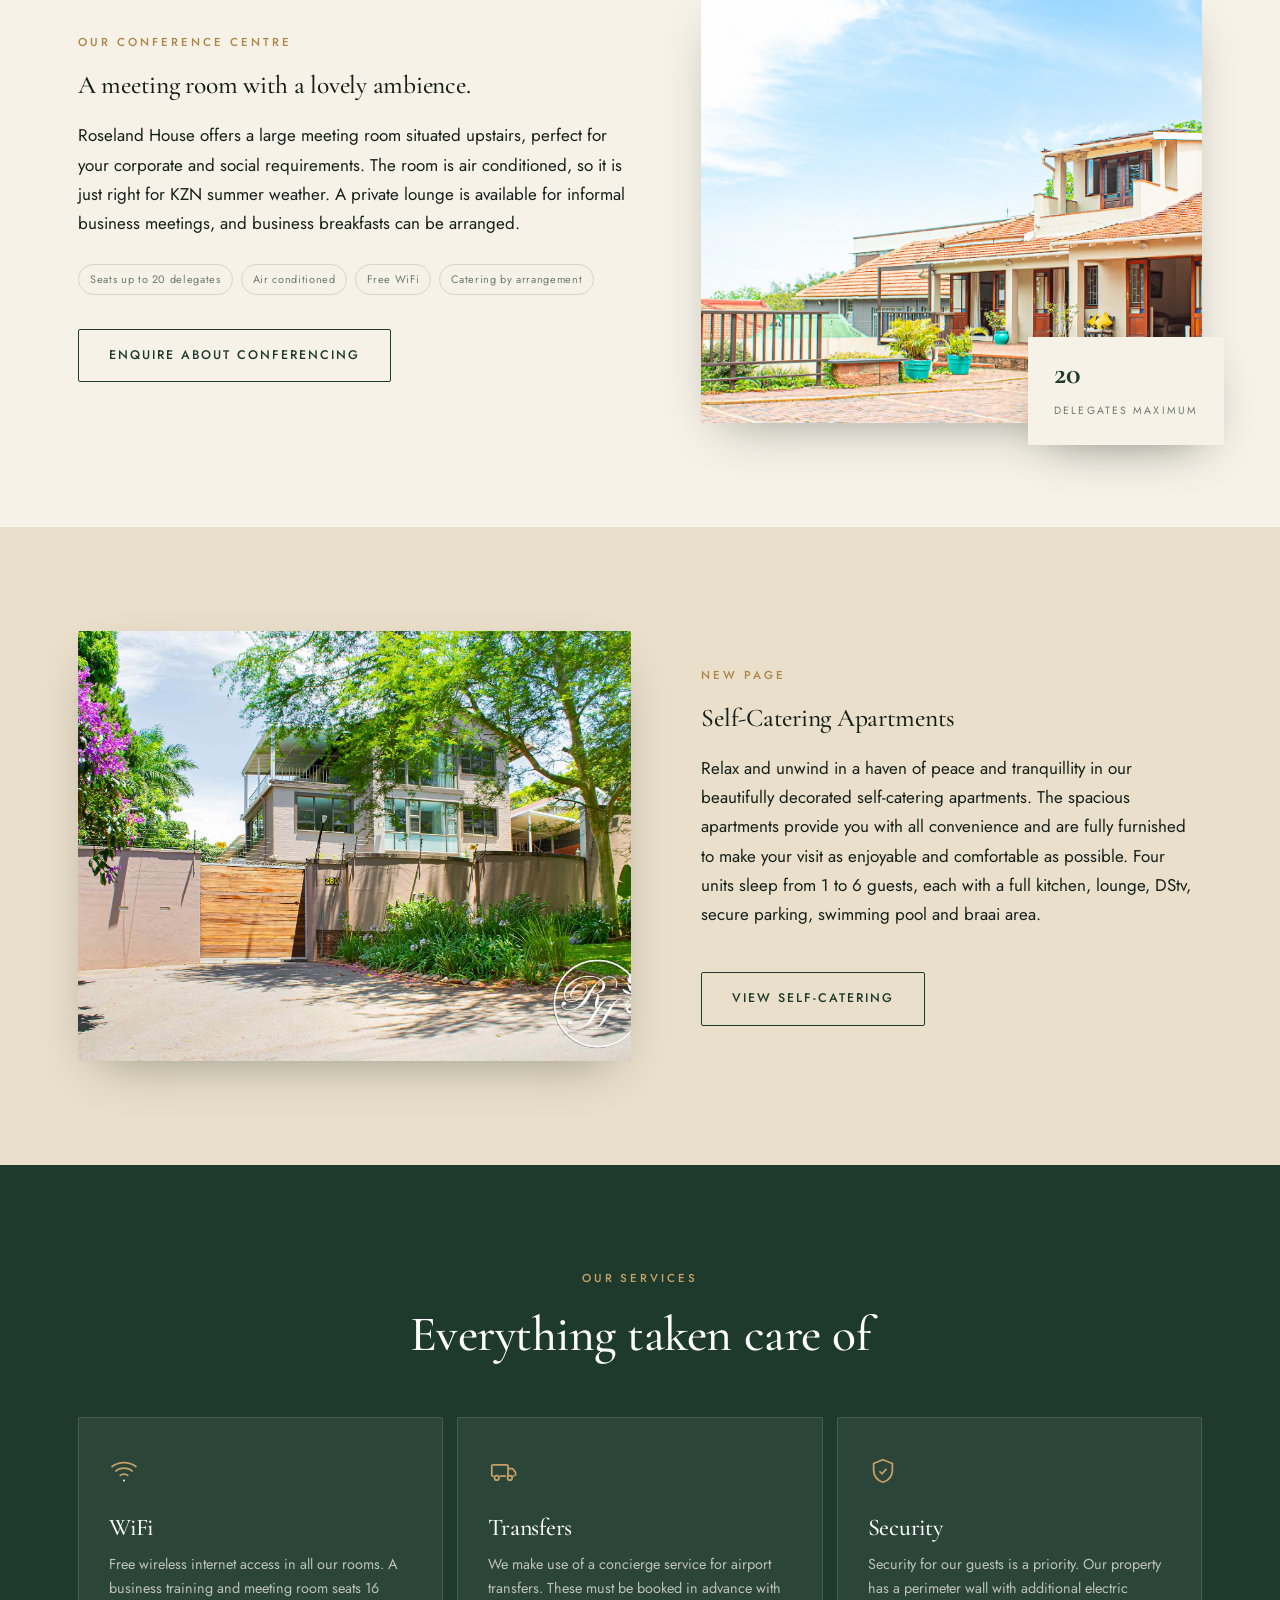
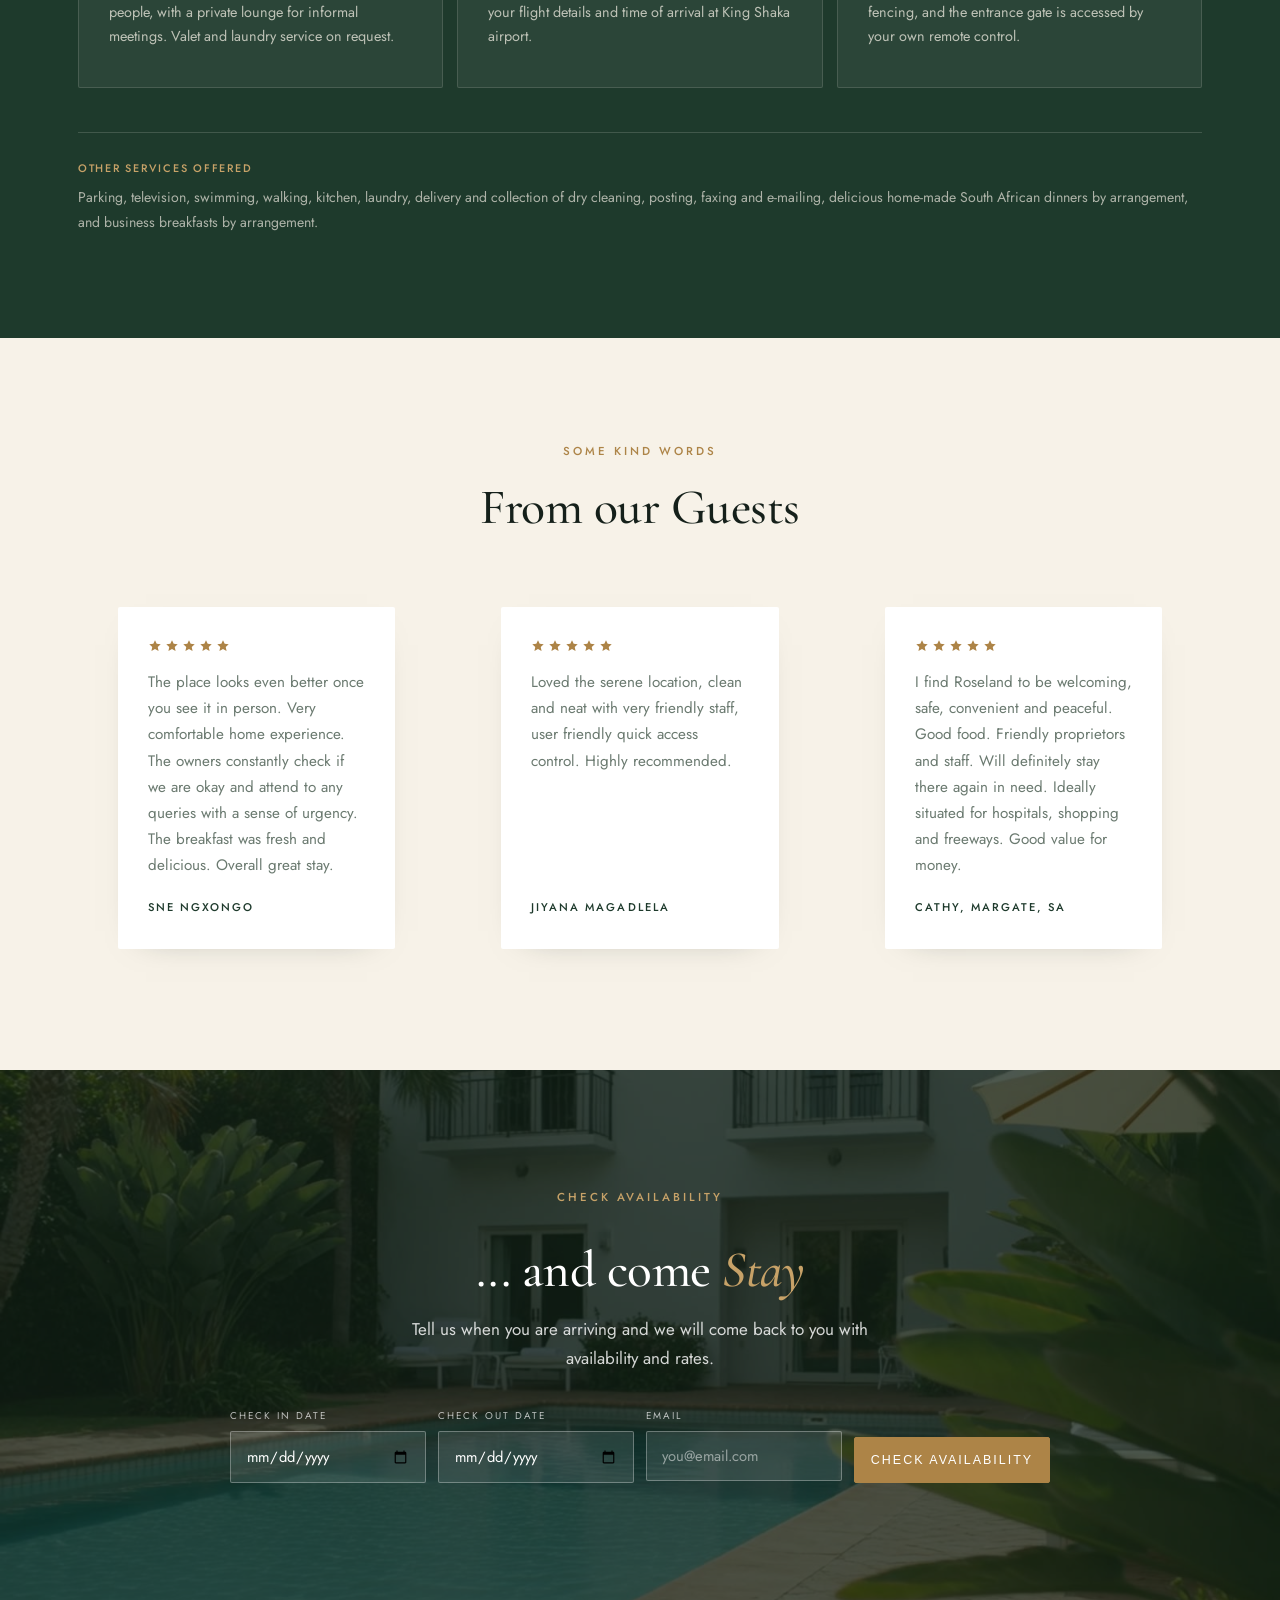
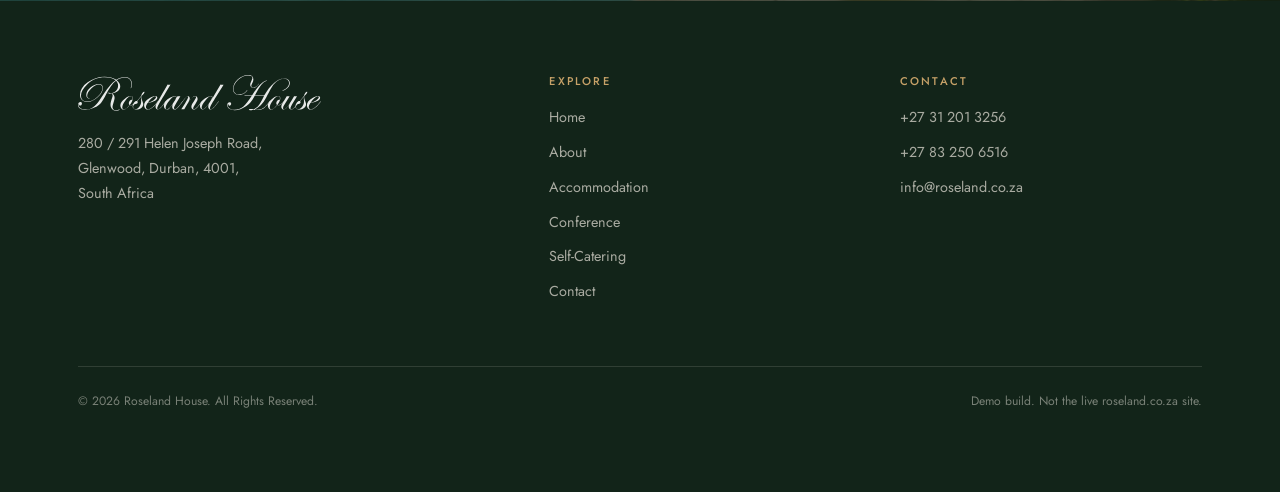
==== commit b308d2a6: "Fix mobile hero overflow, hamburger contrast, cleaner 4 star mark" ====
--- a/index.html
+++ b/index.html
@@ -55,7 +55,12 @@
   </div>
 
   <div class="hero-badge">
-    <img src="assets/img/4star.png" alt="">
+    <span class="stars-mark" aria-hidden="true">
+      <svg viewBox="0 0 24 24"><path d="M12 2l2.9 6.3 6.9.8-5.1 4.7 1.4 6.8L12 17.3 5.9 20.6l1.4-6.8L2.2 9.1l6.9-.8z"/></svg>
+      <svg viewBox="0 0 24 24"><path d="M12 2l2.9 6.3 6.9.8-5.1 4.7 1.4 6.8L12 17.3 5.9 20.6l1.4-6.8L2.2 9.1l6.9-.8z"/></svg>
+      <svg viewBox="0 0 24 24"><path d="M12 2l2.9 6.3 6.9.8-5.1 4.7 1.4 6.8L12 17.3 5.9 20.6l1.4-6.8L2.2 9.1l6.9-.8z"/></svg>
+      <svg viewBox="0 0 24 24"><path d="M12 2l2.9 6.3 6.9.8-5.1 4.7 1.4 6.8L12 17.3 5.9 20.6l1.4-6.8L2.2 9.1l6.9-.8z"/></svg>
+    </span>
     <span>4 Star Graded</span>
   </div>
 
--- a/assets/css/style.css
+++ b/assets/css/style.css
@@ -109,8 +109,11 @@
   display:none;background:none;border:0;cursor:pointer;padding:8px;
   flex-direction:column;gap:5px;
 }
-.nav-toggle span{display:block;width:24px;height:1.5px;background:#fff;transition:all .3s var(--ease)}
-.nav.solid .nav-toggle span{background:var(--green)}
+.nav-toggle span{
+  display:block;width:24px;height:2px;background:#fff;transition:all .3s var(--ease);
+  box-shadow:0 0 6px rgba(8,20,13,.85);
+}
+.nav.solid .nav-toggle span{background:var(--green);box-shadow:none}
 
 /* ---------- hero (video landing section) ---------- */
 .hero{
@@ -133,7 +136,7 @@
     linear-gradient(180deg,rgba(10,22,15,.62) 0%,rgba(10,22,15,.28) 34%,rgba(10,22,15,.30) 60%,rgba(10,22,15,.78) 100%);
 }
 .hero-inner{position:relative;z-index:2;padding:132px 28px 96px;max-width:900px}
-.hero-mark{height:58px;width:auto;margin:0 auto 30px;filter:brightness(0) invert(1)}
+.hero-mark{height:58px;width:auto;max-width:100%;margin:0 auto 30px;filter:brightness(0) invert(1)}
 .hero h1{
   font-size:clamp(2.6rem,6.2vw,5rem);
   text-shadow:0 2px 30px rgba(8,20,13,.45);
@@ -150,8 +153,10 @@
   position:absolute;z-index:2;right:34px;bottom:76px;
   display:flex;align-items:center;gap:10px;
   font-size:.68rem;letter-spacing:.2em;text-transform:uppercase;color:rgba(255,255,255,.82);
-}
-.hero-badge img{height:40px;width:auto}
+  text-shadow:0 1px 12px rgba(8,20,13,.7);
+}
+.hero-badge .stars-mark{display:flex;gap:3px}
+.hero-badge .stars-mark svg{width:13px;height:13px;fill:var(--brass-lt);stroke:none;filter:drop-shadow(0 1px 4px rgba(8,20,13,.6))}
 .scroll-cue{
   position:absolute;z-index:2;left:50%;bottom:72px;transform:translateX(-50%);
   display:flex;flex-direction:column;align-items:center;gap:10px;
@@ -165,7 +170,8 @@
   position:relative;min-height:62vh;display:grid;place-items:center;text-align:center;color:#fff;overflow:hidden;
 }
 .page-hero img.bg{position:absolute;inset:0;width:100%;height:100%;object-fit:cover;z-index:0}
-.page-hero::after{content:'';position:absolute;inset:0;z-index:1;background:linear-gradient(180deg,rgba(10,22,15,.72),rgba(10,22,15,.5))}
+.page-hero::after{content:'';position:absolute;inset:0;z-index:1;background:linear-gradient(180deg,rgba(10,22,15,.78),rgba(10,22,15,.62))}
+.page-hero h1{text-shadow:0 2px 26px rgba(8,20,13,.5)}
 .page-hero .inner{position:relative;z-index:2;padding:150px 28px 70px;max-width:820px}
 .page-hero h1{font-size:clamp(2.3rem,5vw,3.9rem)}
 .page-hero p{color:rgba(255,255,255,.88);margin:18px auto 0;max-width:58ch}
@@ -335,8 +341,15 @@
   .nav-links.open{transform:none}
   .nav-links a,.nav.solid .nav-links a{color:#fff;font-size:.9rem}
   .nav-cta{display:none}
-  .hero-badge{right:20px;bottom:120px}
-  .hero-inner{padding-top:118px}
+
+  /* hero fits a phone: smaller mark, stacked full width buttons, no collisions */
+  .hero-mark{height:38px;margin-bottom:24px}
+  .hero-inner{padding:112px 22px 150px}
+  .hero-sub{margin:18px 0 30px}
+  .hero-actions{flex-direction:column;align-items:stretch;gap:11px}
+  .hero-actions .btn{width:100%;justify-content:center;padding:15px 18px}
+  .hero-badge{right:auto;left:50%;transform:translateX(-50%);bottom:104px;white-space:nowrap}
+  .scroll-cue{display:none}
   .footer-grid{grid-template-columns:1fr;gap:32px}
   .footer-bottom{flex-direction:column}
   .split-media .stamp{position:static;margin-top:16px;max-width:none;box-shadow:none;padding:18px 0}
